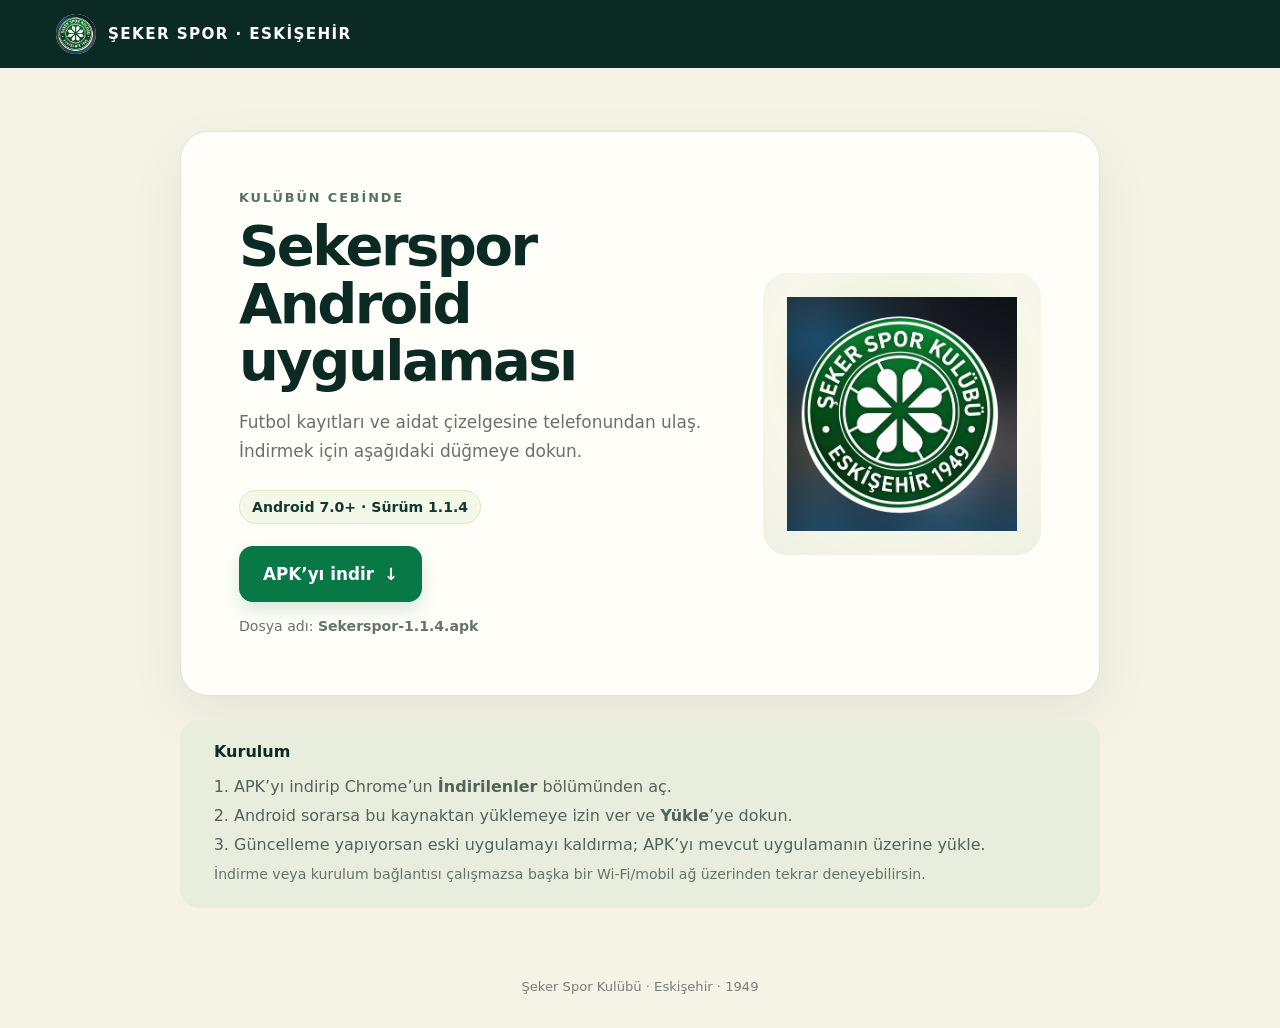
==== download/index.html @ a7b846b4 "Add alternate Sekerspor APK download page" ====
<!doctype html>
<html lang="tr">
<head>
  <meta charset="utf-8">
  <meta name="viewport" content="width=device-width, initial-scale=1">
  <meta name="theme-color" content="#12392e">
  <meta name="description" content="Sekerspor Android uygulamasını güvenli şekilde indirin. Futbol kayıtları ve aidat takibi.">
  <title>Sekerspor Android Uygulaması — APK İndir</title>
  <style>
    :root { color-scheme: light; --forest:#12392e; --deep:#0b2a23; --lime:#c8e878; --cream:#f5f2e6; --paper:#fffef9; --ink:#17342b; --muted:#65736a; }
    * { box-sizing:border-box; }
    body { margin:0; min-height:100vh; background:var(--cream); color:var(--ink); font-family:system-ui,-apple-system,"Segoe UI",sans-serif; }
    header { min-height:68px; padding:14px clamp(18px,5vw,56px); display:flex; align-items:center; gap:12px; background:var(--deep); color:white; }
    header img { width:40px; height:40px; object-fit:contain; border-radius:50%; background:var(--paper); }
    header strong { letter-spacing:.09em; font-size:.95rem; }
    main { width:min(920px, calc(100% - 32px)); margin:clamp(26px,7vh,76px) auto; }
    .card { display:grid; grid-template-columns: minmax(0,1.25fr) minmax(220px,.75fr); gap:clamp(26px,6vw,60px); align-items:center; padding:clamp(24px,6vw,58px); border:1px solid #e2e2d6; border-radius:28px; background:var(--paper); box-shadow:0 20px 55px #12392e12; }
    .eyebrow { margin:0 0 12px; color:#52745a; font-size:.8rem; font-weight:750; letter-spacing:.15em; text-transform:uppercase; }
    h1 { margin:0; color:var(--deep); font-size:clamp(2rem,5vw,3.5rem); line-height:1.03; letter-spacing:-.045em; }
    .lede { max-width:48ch; margin:18px 0 24px; color:var(--muted); font-size:1.06rem; line-height:1.7; }
    .version { display:inline-flex; align-items:center; gap:8px; padding:8px 12px; border:1px solid #dce9bd; border-radius:999px; background:#f3f8e8; color:var(--forest); font-size:.88rem; font-weight:700; }
    .button { display:inline-flex; justify-content:center; align-items:center; gap:10px; min-height:56px; margin:22px 0 10px; padding:0 24px; border:0; border-radius:14px; background:#087847; color:#fff; font-size:1.05rem; font-weight:750; text-decoration:none; box-shadow:0 8px 18px #08784728; }
    .button:hover { background:#06673d; }
    .small { margin:4px 0 0; color:var(--muted); font-size:.88rem; line-height:1.55; }
    .crest { display:flex; align-items:center; justify-content:center; min-height:250px; padding:24px; border-radius:24px; background:radial-gradient(circle at 50% 35%, #e7f0cf 0, #f7f7eb 58%, #eff0e4 100%); }
    .crest img { width:min(100%,250px); height:auto; object-fit:contain; }
    .steps { margin:24px 0 0; padding:22px clamp(18px,4vw,34px); border-radius:20px; background:#e8eddd; }
    .steps h2 { margin:0 0 12px; color:var(--deep); font-size:1rem; }
    .steps ol { margin:0; padding-left:20px; color:#52645a; line-height:1.8; }
    footer { padding:8px 18px 34px; color:#748078; text-align:center; font-size:.82rem; }
    @media(max-width:680px) { .card { grid-template-columns:1fr; } .crest { min-height:180px; grid-row:1; } .crest img { width:170px; } }
  </style>
</head>
<body>
  <header>
    <img src="../sekerspor-logo.png" alt="Sekerspor arması">
    <strong>ŞEKER SPOR · ESKİŞEHİR</strong>
  </header>
  <main>
    <section class="card" aria-labelledby="title">
      <div>
        <p class="eyebrow">Kulübün cebinde</p>
        <h1 id="title">Sekerspor<br>Android uygulaması</h1>
        <p class="lede">Futbol kayıtları ve aidat çizelgesine telefonundan ulaş. İndirmek için aşağıdaki düğmeye dokun.</p>
        <span class="version">Android 7.0+ · Sürüm 1.1.4</span><br>
        <a class="button" href="./Sekerspor-1.1.4.apk" download="Sekerspor-1.1.4.apk" type="application/vnd.android.package-archive">APK’yı indir <span aria-hidden="true">↓</span></a>
        <p class="small">Dosya adı: <strong>Sekerspor-1.1.4.apk</strong></p>
      </div>
      <div class="crest"><img src="../sekerspor-logo.png" alt="Şeker Spor Kulübü arması"></div>
    </section>
    <section class="steps" aria-labelledby="steps-title">
      <h2 id="steps-title">Kurulum</h2>
      <ol>
        <li>APK’yı indirip Chrome’un <strong>İndirilenler</strong> bölümünden aç.</li>
        <li>Android sorarsa bu kaynaktan yüklemeye izin ver ve <strong>Yükle</strong>’ye dokun.</li>
        <li>Güncelleme yapıyorsan eski uygulamayı kaldırma; APK’yı mevcut uygulamanın üzerine yükle.</li>
      </ol>
      <p class="small">İndirme veya kurulum bağlantısı çalışmazsa başka bir Wi‑Fi/mobil ağ üzerinden tekrar deneyebilirsin.</p>
    </section>
  </main>
  <footer>Şeker Spor Kulübü · Eskişehir · 1949</footer>
</body>
</html>
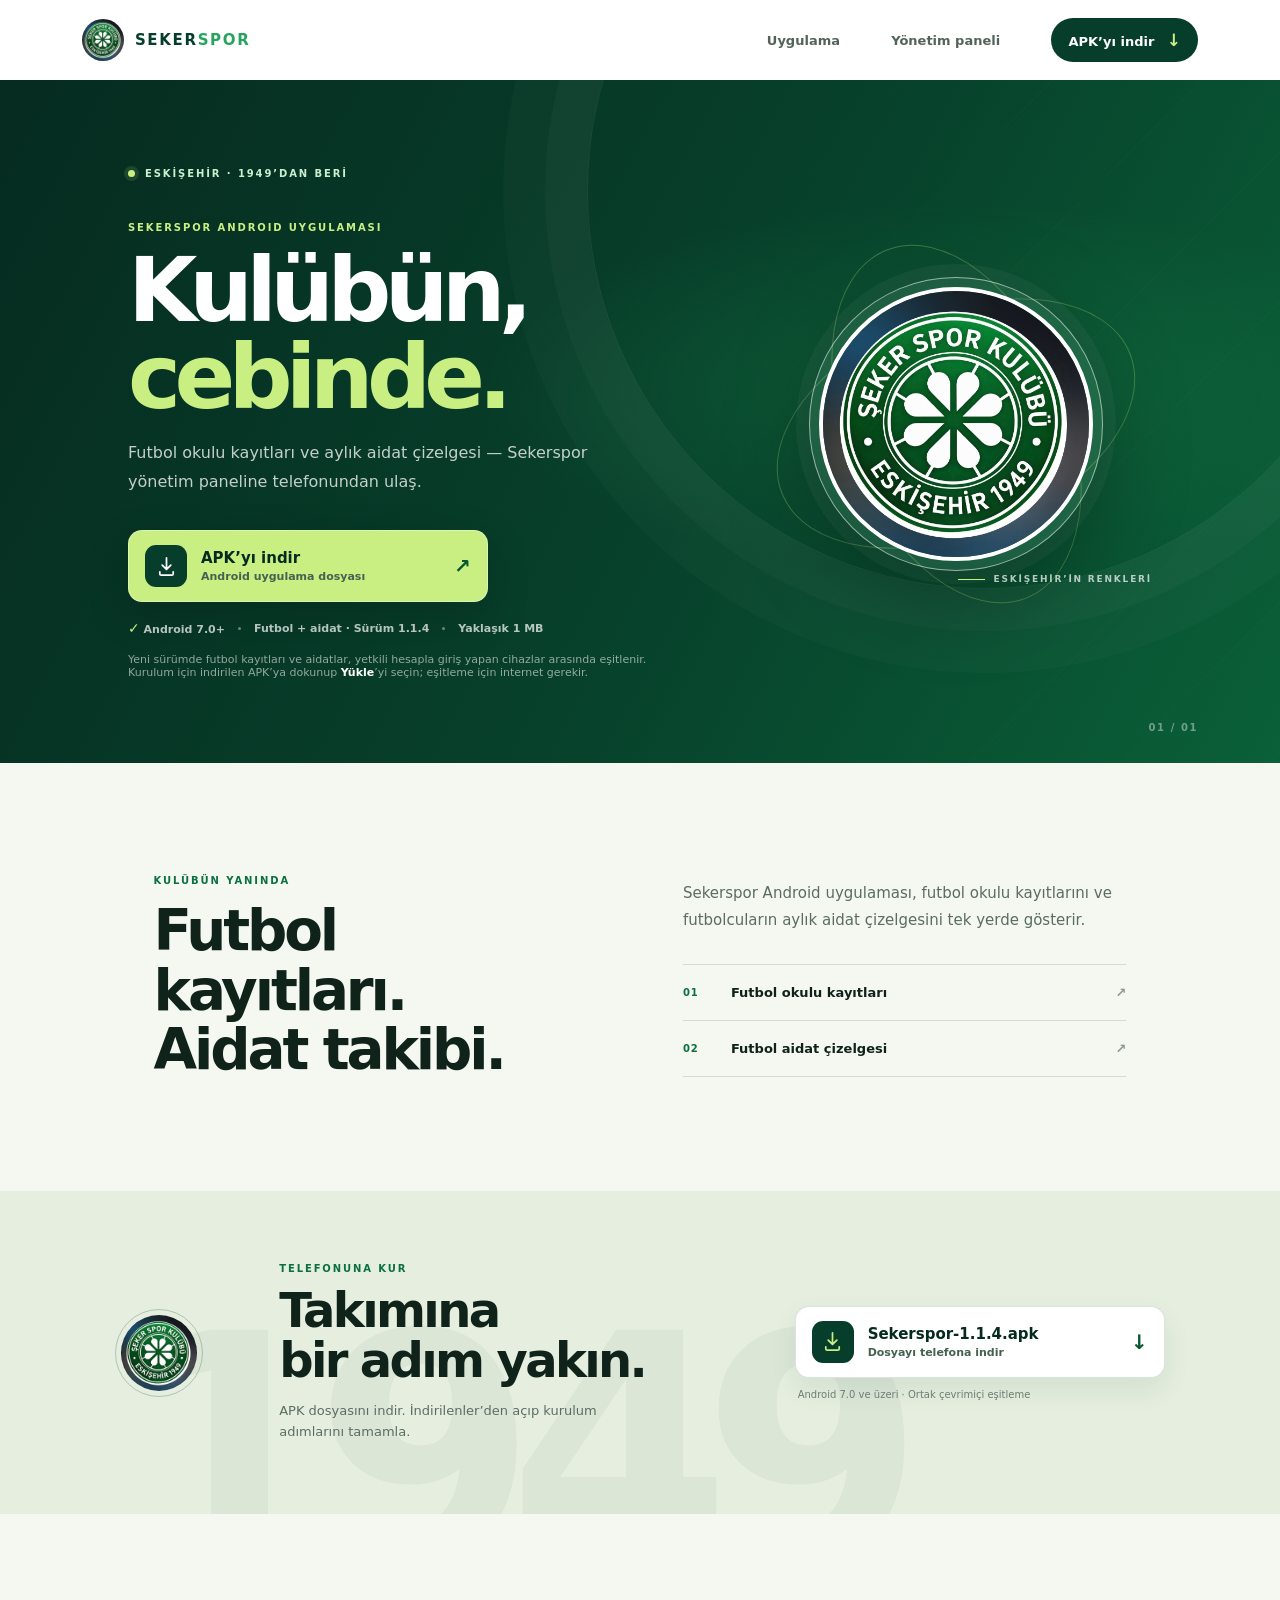
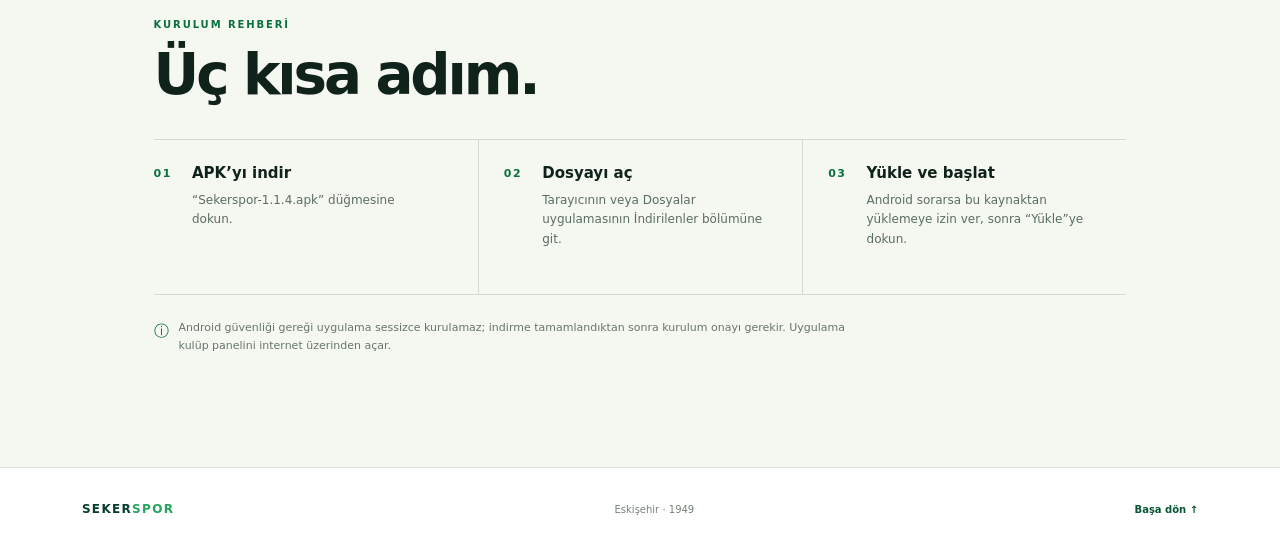
==== commit 898b0e6c: "Restore branded Sekerspor download page design" ====
--- a/download/index.html
+++ b/download/index.html
@@ -3,61 +3,113 @@
 <head>
   <meta charset="utf-8">
   <meta name="viewport" content="width=device-width, initial-scale=1">
-  <meta name="theme-color" content="#12392e">
-  <meta name="description" content="Sekerspor Android uygulamasını güvenli şekilde indirin. Futbol kayıtları ve aidat takibi.">
-  <title>Sekerspor Android Uygulaması — APK İndir</title>
-  <style>
-    :root { color-scheme: light; --forest:#12392e; --deep:#0b2a23; --lime:#c8e878; --cream:#f5f2e6; --paper:#fffef9; --ink:#17342b; --muted:#65736a; }
-    * { box-sizing:border-box; }
-    body { margin:0; min-height:100vh; background:var(--cream); color:var(--ink); font-family:system-ui,-apple-system,"Segoe UI",sans-serif; }
-    header { min-height:68px; padding:14px clamp(18px,5vw,56px); display:flex; align-items:center; gap:12px; background:var(--deep); color:white; }
-    header img { width:40px; height:40px; object-fit:contain; border-radius:50%; background:var(--paper); }
-    header strong { letter-spacing:.09em; font-size:.95rem; }
-    main { width:min(920px, calc(100% - 32px)); margin:clamp(26px,7vh,76px) auto; }
-    .card { display:grid; grid-template-columns: minmax(0,1.25fr) minmax(220px,.75fr); gap:clamp(26px,6vw,60px); align-items:center; padding:clamp(24px,6vw,58px); border:1px solid #e2e2d6; border-radius:28px; background:var(--paper); box-shadow:0 20px 55px #12392e12; }
-    .eyebrow { margin:0 0 12px; color:#52745a; font-size:.8rem; font-weight:750; letter-spacing:.15em; text-transform:uppercase; }
-    h1 { margin:0; color:var(--deep); font-size:clamp(2rem,5vw,3.5rem); line-height:1.03; letter-spacing:-.045em; }
-    .lede { max-width:48ch; margin:18px 0 24px; color:var(--muted); font-size:1.06rem; line-height:1.7; }
-    .version { display:inline-flex; align-items:center; gap:8px; padding:8px 12px; border:1px solid #dce9bd; border-radius:999px; background:#f3f8e8; color:var(--forest); font-size:.88rem; font-weight:700; }
-    .button { display:inline-flex; justify-content:center; align-items:center; gap:10px; min-height:56px; margin:22px 0 10px; padding:0 24px; border:0; border-radius:14px; background:#087847; color:#fff; font-size:1.05rem; font-weight:750; text-decoration:none; box-shadow:0 8px 18px #08784728; }
-    .button:hover { background:#06673d; }
-    .small { margin:4px 0 0; color:var(--muted); font-size:.88rem; line-height:1.55; }
-    .crest { display:flex; align-items:center; justify-content:center; min-height:250px; padding:24px; border-radius:24px; background:radial-gradient(circle at 50% 35%, #e7f0cf 0, #f7f7eb 58%, #eff0e4 100%); }
-    .crest img { width:min(100%,250px); height:auto; object-fit:contain; }
-    .steps { margin:24px 0 0; padding:22px clamp(18px,4vw,34px); border-radius:20px; background:#e8eddd; }
-    .steps h2 { margin:0 0 12px; color:var(--deep); font-size:1rem; }
-    .steps ol { margin:0; padding-left:20px; color:#52645a; line-height:1.8; }
-    footer { padding:8px 18px 34px; color:#748078; text-align:center; font-size:.82rem; }
-    @media(max-width:680px) { .card { grid-template-columns:1fr; } .crest { min-height:180px; grid-row:1; } .crest img { width:170px; } }
-  </style>
-</head>
+  <meta name="theme-color" content="#073e2b">
+  <meta name="description" content="Sekerspor Android uygulamasını indirin. Futbol kayıtları ve aidat çizelgesi cebinizde.">
+  <meta property="og:type" content="website">
+  <meta property="og:title" content="Sekerspor — Kulüp cebinizde">
+  <meta property="og:description" content="Sekerspor Android uygulamasını indirip kulüp panelinize telefonunuzdan ulaşın.">
+  <meta property="og:image" content="https://files.manuscdn.com/user_upload_by_module/session_file/310519664003002589/QFVLzwJpxHhcqPuA.jpg">
+  <title>Sekerspor — Android Uygulaması</title>
+  <link rel="icon" type="image/png" href="assets/sekerspor-icon.png">
+  <link rel="stylesheet" href="styles.css">
+<link rel="canonical" href="https://musa0326.github.io/koncask/download/" /></head>
 <body>
-  <header>
-    <img src="../sekerspor-logo.png" alt="Sekerspor arması">
-    <strong>ŞEKER SPOR · ESKİŞEHİR</strong>
+  <header class="site-header">
+    <a class="brand" href="#ust" aria-label="Sekerspor ana sayfa">
+      <img class="brand-mark" src="assets/sekerspor-icon.png" alt="">
+      <span class="brand-name">SEKER<span>SPOR</span></span>
+    </a>
+    <nav aria-label="Ana gezinme">
+      <a class="nav-link" href="#uygulama">Uygulama</a>
+      <a class="nav-link" href="../">Yönetim paneli</a>
+      <a class="nav-cta" href="#indir">APK’yı indir <span aria-hidden="true">↓</span></a>
+    </nav>
   </header>
-  <main>
-    <section class="card" aria-labelledby="title">
-      <div>
-        <p class="eyebrow">Kulübün cebinde</p>
-        <h1 id="title">Sekerspor<br>Android uygulaması</h1>
-        <p class="lede">Futbol kayıtları ve aidat çizelgesine telefonundan ulaş. İndirmek için aşağıdaki düğmeye dokun.</p>
-        <span class="version">Android 7.0+ · Sürüm 1.1.4</span><br>
-        <a class="button" href="./Sekerspor-1.1.4.apk" download="Sekerspor-1.1.4.apk" type="application/vnd.android.package-archive">APK’yı indir <span aria-hidden="true">↓</span></a>
-        <p class="small">Dosya adı: <strong>Sekerspor-1.1.4.apk</strong></p>
+
+  <main id="ust">
+    <section class="hero" aria-labelledby="hero-title">
+      <div class="hero-lines" aria-hidden="true"></div>
+      <div class="hero-copy">
+        <p class="eyebrow"><span class="eyebrow-dot"></span> ESKİŞEHİR · 1949’DAN BERİ</p>
+        <p class="kicker">SEKERSPOR ANDROID UYGULAMASI</p>
+        <h1 id="hero-title">Kulübün,<br><span>cebinde.</span></h1>
+        <p class="hero-description">Futbol okulu kayıtları ve aylık aidat çizelgesi — Sekerspor yönetim paneline telefonundan ulaş.</p>
+        <a class="download-button" href="./Sekerspor-1.1.4.apk" download="Sekerspor-1.1.4.apk" type="application/vnd.android.package-archive">
+          <span class="download-icon" aria-hidden="true">
+            <svg viewBox="0 0 24 24" fill="none"><path d="M12 3v12m0 0 4.5-4.5M12 15l-4.5-4.5M5 17.5v2A1.5 1.5 0 0 0 6.5 21h11a1.5 1.5 0 0 0 1.5-1.5v-2" stroke="currentColor" stroke-width="1.8" stroke-linecap="round" stroke-linejoin="round"/></svg>
+          </span>
+          <span class="download-label"><strong>APK’yı indir</strong><small>Android uygulama dosyası</small></span>
+          <span class="download-arrow" aria-hidden="true">↗</span>
+        </a>
+        <div class="app-facts" aria-label="Uygulama bilgileri">
+          <span><i class="fact-check" aria-hidden="true">✓</i> Android 7.0+</span>
+          <span class="fact-divider" aria-hidden="true"></span>
+          <span>Futbol + aidat · Sürüm 1.1.4</span>
+          <span class="fact-divider" aria-hidden="true"></span>
+          <span>Yaklaşık 1 MB</span>
+        </div>
+        <p class="hero-note">Yeni sürümde futbol kayıtları ve aidatlar, yetkili hesapla giriş yapan cihazlar arasında eşitlenir. Kurulum için indirilen APK’ya dokunup <b>Yükle</b>’yi seçin; eşitleme için internet gerekir.</p>
       </div>
-      <div class="crest"><img src="../sekerspor-logo.png" alt="Şeker Spor Kulübü arması"></div>
+
+      <div class="hero-art" aria-label="Sekerspor Spor Kulübü arması">
+        <div class="orbit orbit-one" aria-hidden="true"></div>
+        <div class="orbit orbit-two" aria-hidden="true"></div>
+        <div class="crest-frame">
+          <img src="assets/sekerspor-logo.jpg" alt="Şeker Spor Kulübü, Eskişehir 1949 arması" width="989" height="1006">
+        </div>
+        <div class="art-caption"><span class="caption-rule"></span><span>ESKİŞEHİR’İN RENKLERİ</span></div>
+      </div>
+      <div class="hero-index" aria-hidden="true">01 / 01</div>
     </section>
-    <section class="steps" aria-labelledby="steps-title">
-      <h2 id="steps-title">Kurulum</h2>
-      <ol>
-        <li>APK’yı indirip Chrome’un <strong>İndirilenler</strong> bölümünden aç.</li>
-        <li>Android sorarsa bu kaynaktan yüklemeye izin ver ve <strong>Yükle</strong>’ye dokun.</li>
-        <li>Güncelleme yapıyorsan eski uygulamayı kaldırma; APK’yı mevcut uygulamanın üzerine yükle.</li>
-      </ol>
-      <p class="small">İndirme veya kurulum bağlantısı çalışmazsa başka bir Wi‑Fi/mobil ağ üzerinden tekrar deneyebilirsin.</p>
+
+    <section class="app-section" id="uygulama" aria-labelledby="app-title">
+      <div class="section-intro">
+        <p class="section-label">KULÜBÜN YANINDA</p>
+        <h2 id="app-title">Futbol kayıtları.<br>Aidat takibi.</h2>
+      </div>
+      <div class="section-details">
+        <p>Sekerspor Android uygulaması, futbol okulu kayıtlarını ve futbolcuların aylık aidat çizelgesini tek yerde gösterir.</p>
+        <div class="feature-list">
+          <div class="feature-item"><span class="feature-number">01</span><span>Futbol okulu kayıtları</span><span class="feature-mark" aria-hidden="true">↗</span></div>
+          <div class="feature-item"><span class="feature-number">02</span><span>Futbol aidat çizelgesi</span><span class="feature-mark" aria-hidden="true">↗</span></div>
+        </div>
+      </div>
+    </section>
+
+    <section class="install-section" id="indir" aria-labelledby="install-title">
+      <div class="install-emblem" aria-hidden="true"><img src="assets/sekerspor-icon.png" alt=""></div>
+      <div class="install-copy">
+        <p class="section-label">TELEFONUNA KUR</p>
+        <h2 id="install-title">Takımına<br>bir adım yakın.</h2>
+        <p>APK dosyasını indir. İndirilenler’den açıp kurulum adımlarını tamamla.</p>
+      </div>
+      <div class="install-action">
+        <a class="download-button download-button-light" href="./Sekerspor-1.1.4.apk" download="Sekerspor-1.1.4.apk" type="application/vnd.android.package-archive">
+          <span class="download-icon" aria-hidden="true"><svg viewBox="0 0 24 24" fill="none"><path d="M12 3v12m0 0 4.5-4.5M12 15l-4.5-4.5M5 17.5v2A1.5 1.5 0 0 0 6.5 21h11a1.5 1.5 0 0 0 1.5-1.5v-2" stroke="currentColor" stroke-width="1.8" stroke-linecap="round" stroke-linejoin="round"/></svg></span>
+          <span class="download-label"><strong>Sekerspor-1.1.4.apk</strong><small>Dosyayı telefona indir</small></span>
+          <span class="download-arrow" aria-hidden="true">↓</span>
+        </a>
+        <p class="download-footnote">Android 7.0 ve üzeri · Ortak çevrimiçi eşitleme</p>
+      </div>
+    </section>
+
+    <section class="steps-section" aria-labelledby="steps-title">
+      <p class="section-label">KURULUM REHBERİ</p>
+      <h2 id="steps-title">Üç kısa adım.</h2>
+      <div class="steps-list">
+        <article class="step"><span class="step-no">01</span><div><h3>APK’yı indir</h3><p>“Sekerspor-1.1.4.apk” düğmesine dokun.</p></div></article>
+        <article class="step"><span class="step-no">02</span><div><h3>Dosyayı aç</h3><p>Tarayıcının veya Dosyalar uygulamasının İndirilenler bölümüne git.</p></div></article>
+        <article class="step"><span class="step-no">03</span><div><h3>Yükle ve başlat</h3><p>Android sorarsa bu kaynaktan yüklemeye izin ver, sonra “Yükle”ye dokun.</p></div></article>
+      </div>
+      <p class="system-note"><span aria-hidden="true">ⓘ</span> Android güvenliği gereği uygulama sessizce kurulamaz; indirme tamamlandıktan sonra kurulum onayı gerekir. Uygulama kulüp panelini internet üzerinden açar.</p>
     </section>
   </main>
-  <footer>Şeker Spor Kulübü · Eskişehir · 1949</footer>
-</body>
+
+  <footer class="site-footer">
+    <a class="footer-brand" href="#ust">SEKER<span>SPOR</span></a>
+    <span>Eskişehir · 1949</span>
+    <a class="back-top" href="#ust">Başa dön ↑</a>
+  </footer>
+<manus-content-root></manus-content-root>
+		</body>
 </html>
--- a/download/styles.css
+++ b/download/styles.css
@@ -0,0 +1,138 @@
+:root {
+  color-scheme: light;
+  --green-950: #062a1f;
+  --green-900: #073e2b;
+  --green-800: #075532;
+  --green-700: #0b7040;
+  --green-500: #24a45d;
+  --lime: #c9ef82;
+  --paper: #f5f7f1;
+  --ink: #10231a;
+  --muted: #5b6d62;
+  --line: rgba(9, 56, 37, .15);
+  --font: Inter, ui-sans-serif, system-ui, -apple-system, BlinkMacSystemFont, "Segoe UI", sans-serif;
+}
+* { box-sizing: border-box; }
+html { scroll-behavior: smooth; }
+body { margin: 0; background: var(--paper); color: var(--ink); font-family: var(--font); -webkit-font-smoothing: antialiased; }
+a { color: inherit; }
+.site-header { height: 80px; padding: 0 clamp(22px, 6.4vw, 96px); display: flex; align-items: center; justify-content: space-between; background: #fff; }
+.brand { display: inline-flex; align-items: center; gap: 11px; text-decoration: none; }
+.brand-mark { width: 42px; height: 42px; border-radius: 50%; object-fit: cover; }
+.brand-name, .footer-brand { color: var(--green-900); font-size: 15px; font-weight: 900; letter-spacing: .11em; }
+.brand-name span, .footer-brand span { color: var(--green-500); }
+.site-header nav { display: flex; align-items: center; gap: clamp(20px, 4vw, 54px); }
+.nav-link { color: #52645a; font-size: 13px; font-weight: 650; text-decoration: none; }
+.nav-link:hover { color: var(--green-700); }
+.nav-cta { padding: 12px 17px; border-radius: 999px; background: var(--green-900); color: #fff; font-size: 13px; font-weight: 750; text-decoration: none; transition: background .18s ease, transform .18s ease; }
+.nav-cta span { padding-left: 8px; color: var(--lime); font-size: 17px; }
+.nav-cta:hover { background: var(--green-700); transform: translateY(-1px); }
+.hero { position: relative; min-height: 670px; overflow: hidden; padding: 88px clamp(24px, 10vw, 150px) 84px; display: grid; grid-template-columns: minmax(0, 1.15fr) minmax(310px, .85fr); align-items: center; gap: clamp(40px, 8vw, 120px); isolation: isolate; background: radial-gradient(ellipse at 75% 45%, rgba(22, 120, 67, .46), transparent 35%), linear-gradient(118deg, #062b20 0%, #07412b 55%, #0a6038 100%); color: white; }
+.hero::before { content: ""; position: absolute; z-index: -1; width: 62vw; height: 62vw; min-width: 640px; min-height: 640px; top: -42%; right: -8%; border: 1px solid rgba(255,255,255,.075); border-radius: 50%; box-shadow: 0 0 0 42px rgba(255,255,255,.022), 0 0 0 84px rgba(255,255,255,.018); }
+.hero-lines { position: absolute; z-index: -1; right: 0; top: 0; width: 47%; height: 100%; opacity: .18; background: repeating-linear-gradient(135deg, transparent 0 52px, rgba(255,255,255,.11) 53px, transparent 54px 106px); mask-image: linear-gradient(90deg, transparent, #000 58%); }
+.hero-copy { position: relative; z-index: 1; max-width: 620px; }
+.eyebrow, .kicker, .section-label { margin: 0; font-size: 10px; font-weight: 800; letter-spacing: .19em; }
+.eyebrow { display: flex; align-items: center; gap: 10px; color: #c9efcf; }
+.eyebrow-dot { width: 7px; height: 7px; border-radius: 50%; background: var(--lime); box-shadow: 0 0 0 4px rgba(201,239,130,.12); }
+.kicker { margin-top: 43px; color: var(--lime); }
+h1 { margin: 14px 0 18px; max-width: 650px; font-size: clamp(54px, 7vw, 94px); line-height: .97; font-weight: 780; letter-spacing: -.075em; }
+h1 span { color: var(--lime); }
+.hero-description { max-width: 475px; margin: 0; color: rgba(255,255,255,.76); font-size: 16px; line-height: 1.8; }
+.download-button { width: min(100%, 360px); min-height: 72px; margin-top: 34px; padding: 12px 16px; display: flex; align-items: center; gap: 14px; border: 1px solid rgba(255,255,255,.38); border-radius: 14px; background: var(--lime); color: var(--green-950); text-decoration: none; box-shadow: 0 14px 40px rgba(1, 20, 13, .22); transition: transform .2s ease, box-shadow .2s ease, background .2s ease; }
+.download-button:hover { transform: translateY(-3px); background: #d9f7a1; box-shadow: 0 18px 48px rgba(1,20,13,.3); }
+.download-icon { width: 42px; height: 42px; flex: 0 0 42px; display: grid; place-items: center; border-radius: 11px; background: var(--green-900); color: #fff; }
+.download-icon svg { width: 23px; height: 23px; }
+.download-label { flex: 1; display: flex; flex-direction: column; gap: 3px; }
+.download-label strong { font-size: 15px; font-weight: 800; }
+.download-label small { color: #45614f; font-size: 11px; font-weight: 600; }
+.download-arrow { color: var(--green-800); font-size: 20px; font-weight: 800; }
+.app-facts { display: flex; flex-wrap: wrap; align-items: center; gap: 13px; margin-top: 18px; color: rgba(255,255,255,.71); font-size: 11px; font-weight: 600; }
+.fact-check { color: var(--lime); font-style: normal; font-size: 14px; }
+.fact-divider { width: 3px; height: 3px; border-radius: 50%; background: rgba(255,255,255,.4); }
+.hero-note { margin: 17px 0 0; color: rgba(255,255,255,.56); font-size: 11px; }
+.hero-note b { color: white; }
+.hero-art { position: relative; justify-self: center; width: min(100%, 430px); aspect-ratio: 1; display: grid; place-items: center; }
+.crest-frame { position: relative; z-index: 1; width: 75%; aspect-ratio: 1; padding: 9px; border: 1px solid rgba(255,255,255,.54); border-radius: 50%; background: rgba(255,255,255,.08); box-shadow: 0 24px 90px rgba(0,0,0,.32), 0 0 0 13px rgba(255,255,255,.045); }
+.crest-frame img { display: block; width: 100%; height: 100%; border: 4px solid #fff; border-radius: 50%; object-fit: cover; }
+.orbit { position: absolute; border: 1px solid rgba(201,239,130,.28); border-radius: 50%; transform: rotate(-22deg); }
+.orbit-one { width: 96%; height: 57%; }
+.orbit-two { width: 57%; height: 96%; }
+.art-caption { position: absolute; z-index: 2; right: 0; bottom: 9%; display: flex; align-items: center; gap: 9px; color: rgba(255,255,255,.71); font-size: 9px; font-weight: 800; letter-spacing: .2em; }
+.caption-rule { display: block; width: 27px; height: 1px; background: var(--lime); }
+.hero-index { position: absolute; right: clamp(24px, 6.4vw, 96px); bottom: 30px; color: rgba(255,255,255,.42); font-size: 10px; font-weight: 750; letter-spacing: .16em; }
+.app-section { padding: 112px clamp(24px, 12vw, 180px); display: grid; grid-template-columns: .95fr 1.05fr; align-items: start; gap: clamp(50px, 10vw, 150px); background: var(--paper); }
+.section-label { color: var(--green-700); }
+.app-section h2, .install-section h2, .steps-section h2 { margin: 15px 0 0; font-size: clamp(36px, 4.4vw, 58px); line-height: 1.05; letter-spacing: -.055em; font-weight: 770; }
+.section-details > p { max-width: 530px; margin: 5px 0 30px; color: var(--muted); font-size: 15px; line-height: 1.8; }
+.feature-list { border-top: 1px solid var(--line); }
+.feature-item { min-height: 56px; display: grid; grid-template-columns: 48px 1fr 20px; align-items: center; border-bottom: 1px solid var(--line); font-size: 13px; font-weight: 690; }
+.feature-number { color: var(--green-700); font-size: 10px; font-weight: 800; letter-spacing: .1em; }
+.feature-mark { color: #8a9a8e; text-align: right; }
+.install-section { position: relative; overflow: hidden; padding: 72px clamp(24px, 9vw, 132px); display: grid; grid-template-columns: 100px 1fr minmax(260px, .82fr); align-items: center; gap: clamp(24px, 5vw, 70px); background: #e5eedf; }
+.install-section::after { content: "1949"; position: absolute; right: 30%; bottom: -66px; color: rgba(7,62,43,.045); font-size: clamp(150px, 25vw, 350px); font-weight: 900; letter-spacing: -.09em; line-height: .8; pointer-events: none; }
+.install-emblem { position: relative; z-index: 1; width: 88px; height: 88px; padding: 5px; border: 1px solid rgba(7,62,43,.24); border-radius: 50%; }
+.install-emblem img { width: 100%; height: 100%; display: block; border-radius: 50%; object-fit: cover; }
+.install-copy, .install-action { position: relative; z-index: 1; }
+.install-section h2 { margin-top: 11px; font-size: clamp(34px, 4vw, 48px); }
+.install-copy > p:last-child { max-width: 350px; margin: 14px 0 0; color: var(--muted); font-size: 13px; line-height: 1.65; }
+.download-button-light { width: 100%; max-width: 380px; margin: 0; border-color: rgba(7,62,43,.14); background: #fff; box-shadow: 0 12px 28px rgba(7,62,43,.08); }
+.download-button-light:hover { background: #fafff3; box-shadow: 0 17px 35px rgba(7,62,43,.13); }
+.download-button-light .download-icon { background: var(--green-900); color: var(--lime); }
+.download-footnote { margin: 11px 0 0 3px; color: #6e7c71; font-size: 10px; }
+.steps-section { padding: 105px clamp(24px, 12vw, 180px) 112px; }
+.steps-section h2 { margin-bottom: 34px; }
+.steps-list { display: grid; grid-template-columns: repeat(3, 1fr); border-top: 1px solid var(--line); border-bottom: 1px solid var(--line); }
+.step { min-height: 154px; padding: 27px 25px 27px 0; display: flex; gap: 20px; }
+.step + .step { padding-left: 25px; border-left: 1px solid var(--line); }
+.step-no { color: var(--green-700); font-size: 11px; font-weight: 850; letter-spacing: .14em; }
+.step h3 { margin: -3px 0 9px; font-size: 15px; font-weight: 790; }
+.step p { max-width: 235px; margin: 0; color: var(--muted); font-size: 12px; line-height: 1.65; }
+.system-note { max-width: 720px; margin: 24px 0 0; display: flex; align-items: flex-start; gap: 10px; color: #66766a; font-size: 11px; line-height: 1.65; }
+.system-note span { color: var(--green-700); font-size: 15px; }
+.site-footer { min-height: 84px; padding: 20px clamp(24px, 6.4vw, 96px); display: flex; align-items: center; justify-content: space-between; gap: 18px; border-top: 1px solid var(--line); background: #fff; color: #758279; font-size: 10px; }
+.footer-brand { color: var(--green-900); font-size: 12px; text-decoration: none; }
+.back-top { color: var(--green-800); font-weight: 700; text-decoration: none; }
+:focus-visible { outline: 3px solid #cfef78; outline-offset: 4px; }
+@media (max-width: 900px) {
+  .hero { min-height: 620px; padding-top: 75px; grid-template-columns: 1fr minmax(230px, .72fr); gap: 28px; }
+  .hero-art { width: min(100%, 330px); }
+  .app-section { padding: 88px 9vw; gap: 50px; }
+  .install-section { grid-template-columns: 74px 1fr; }
+  .install-emblem { width: 68px; height: 68px; }
+  .install-action { grid-column: 2; }
+}
+@media (max-width: 640px) {
+  .site-header { height: 68px; padding-inline: 18px; }
+  .brand-mark { width: 36px; height: 36px; }
+  .brand-name { font-size: 13px; }
+  .site-header nav { gap: 14px; }
+  .nav-link { display: none; }
+  .nav-cta { padding: 10px 13px; font-size: 11px; }
+  .hero { min-height: unset; padding: 55px 24px 70px; display: flex; flex-direction: column; align-items: stretch; gap: 10px; }
+  .hero-copy { max-width: 520px; }
+  .kicker { margin-top: 30px; }
+  h1 { margin-top: 12px; font-size: clamp(56px, 15vw, 78px); }
+  .hero-description { font-size: 14px; line-height: 1.7; }
+  .download-button { margin-top: 25px; }
+  .app-facts { gap: 9px; font-size: 10px; }
+  .hero-art { width: min(78vw, 330px); margin: 32px auto 8px; }
+  .hero-index { bottom: 18px; right: 22px; }
+  .app-section { padding: 75px 24px; grid-template-columns: 1fr; gap: 27px; }
+  .app-section h2, .steps-section h2 { font-size: 43px; }
+  .section-details > p { font-size: 14px; }
+  .install-section { padding: 54px 24px; grid-template-columns: 58px 1fr; gap: 16px; }
+  .install-emblem { width: 54px; height: 54px; padding: 3px; }
+  .install-section h2 { font-size: 38px; }
+  .install-copy > p:last-child { font-size: 12px; }
+  .install-action { grid-column: 1 / -1; margin-top: 10px; }
+  .steps-section { padding: 76px 24px 80px; }
+  .steps-list { grid-template-columns: 1fr; }
+  .step { min-height: 108px; padding: 23px 0; }
+  .step + .step { padding-left: 0; border-left: 0; border-top: 1px solid var(--line); }
+  .step p { max-width: 310px; }
+  .site-footer { min-height: 76px; padding-inline: 20px; gap: 8px; font-size: 9px; }
+}
+@media (prefers-reduced-motion: reduce) {
+  html { scroll-behavior: auto; }
+  *, *::before, *::after { transition-duration: .01ms !important; animation-duration: .01ms !important; animation-iteration-count: 1 !important; }
+}
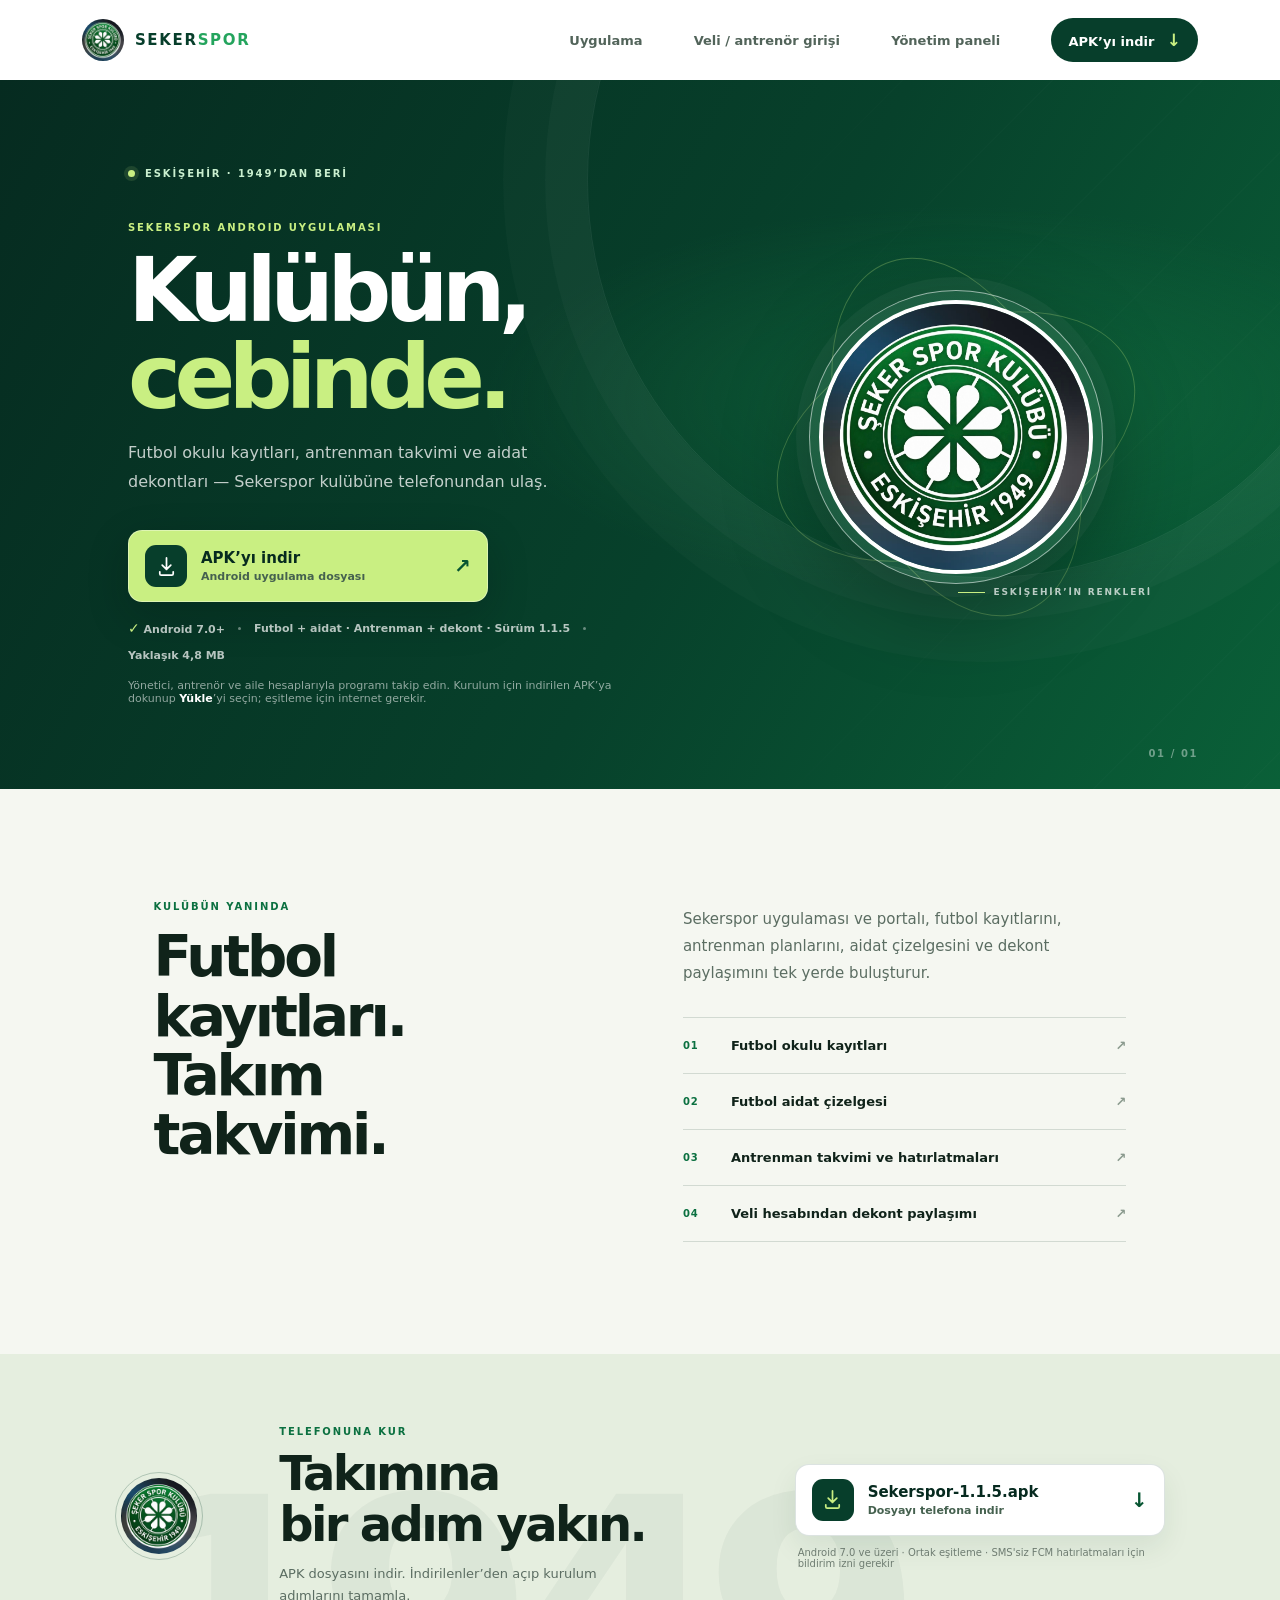
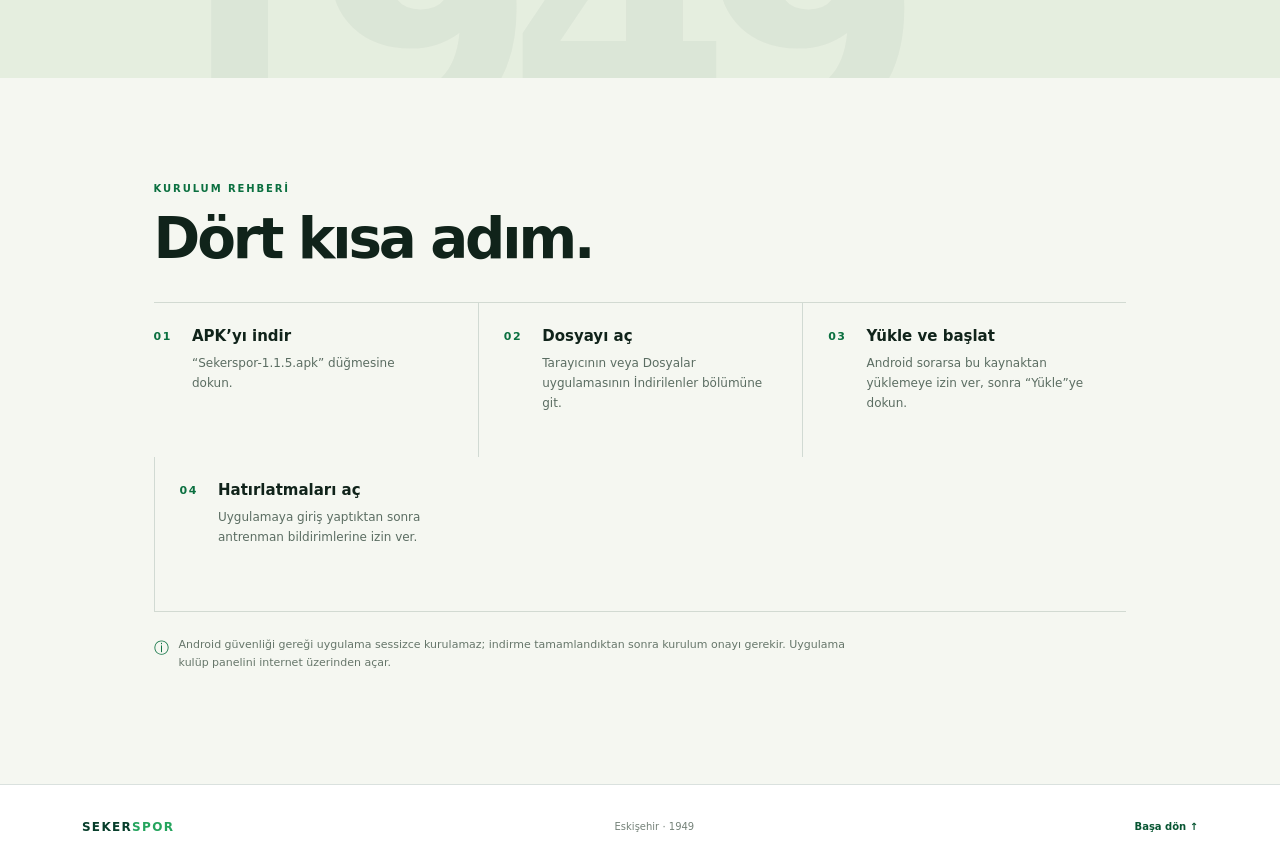
==== commit b79ccff5: "Publish Sekerspor Android 1.1.5 with FCM" ====
--- a/download/index.html
+++ b/download/index.html
@@ -4,7 +4,7 @@
   <meta charset="utf-8">
   <meta name="viewport" content="width=device-width, initial-scale=1">
   <meta name="theme-color" content="#073e2b">
-  <meta name="description" content="Sekerspor Android uygulamasını indirin. Futbol kayıtları ve aidat çizelgesi cebinizde.">
+  <meta name="description" content="Sekerspor Android uygulamasını indirin. Antrenman takvimi, aidat takibi ve veli/antrenör portalı.">
   <meta property="og:type" content="website">
   <meta property="og:title" content="Sekerspor — Kulüp cebinizde">
   <meta property="og:description" content="Sekerspor Android uygulamasını indirip kulüp panelinize telefonunuzdan ulaşın.">
@@ -21,6 +21,7 @@
     </a>
     <nav aria-label="Ana gezinme">
       <a class="nav-link" href="#uygulama">Uygulama</a>
+      <a class="nav-link" href="https://sekerspor-e2ft5wgs.manus.space/portal/">Veli / antrenör girişi</a>
       <a class="nav-link" href="../">Yönetim paneli</a>
       <a class="nav-cta" href="#indir">APK’yı indir <span aria-hidden="true">↓</span></a>
     </nav>
@@ -33,8 +34,8 @@
         <p class="eyebrow"><span class="eyebrow-dot"></span> ESKİŞEHİR · 1949’DAN BERİ</p>
         <p class="kicker">SEKERSPOR ANDROID UYGULAMASI</p>
         <h1 id="hero-title">Kulübün,<br><span>cebinde.</span></h1>
-        <p class="hero-description">Futbol okulu kayıtları ve aylık aidat çizelgesi — Sekerspor yönetim paneline telefonundan ulaş.</p>
-        <a class="download-button" href="./Sekerspor-1.1.4.apk" download="Sekerspor-1.1.4.apk" type="application/vnd.android.package-archive">
+        <p class="hero-description">Futbol okulu kayıtları, antrenman takvimi ve aidat dekontları — Sekerspor kulübüne telefonundan ulaş.</p>
+        <a class="download-button" href="./Sekerspor-1.1.5.apk" download="Sekerspor-1.1.5.apk" type="application/vnd.android.package-archive">
           <span class="download-icon" aria-hidden="true">
             <svg viewBox="0 0 24 24" fill="none"><path d="M12 3v12m0 0 4.5-4.5M12 15l-4.5-4.5M5 17.5v2A1.5 1.5 0 0 0 6.5 21h11a1.5 1.5 0 0 0 1.5-1.5v-2" stroke="currentColor" stroke-width="1.8" stroke-linecap="round" stroke-linejoin="round"/></svg>
           </span>
@@ -44,11 +45,11 @@
         <div class="app-facts" aria-label="Uygulama bilgileri">
           <span><i class="fact-check" aria-hidden="true">✓</i> Android 7.0+</span>
           <span class="fact-divider" aria-hidden="true"></span>
-          <span>Futbol + aidat · Sürüm 1.1.4</span>
+          <span>Futbol + aidat · Antrenman + dekont · Sürüm 1.1.5</span>
           <span class="fact-divider" aria-hidden="true"></span>
-          <span>Yaklaşık 1 MB</span>
+          <span>Yaklaşık 4,8 MB</span>
         </div>
-        <p class="hero-note">Yeni sürümde futbol kayıtları ve aidatlar, yetkili hesapla giriş yapan cihazlar arasında eşitlenir. Kurulum için indirilen APK’ya dokunup <b>Yükle</b>’yi seçin; eşitleme için internet gerekir.</p>
+        <p class="hero-note">Yönetici, antrenör ve aile hesaplarıyla programı takip edin. Kurulum için indirilen APK’ya dokunup <b>Yükle</b>’yi seçin; eşitleme için internet gerekir.</p>
       </div>
 
       <div class="hero-art" aria-label="Sekerspor Spor Kulübü arması">
@@ -65,13 +66,15 @@
     <section class="app-section" id="uygulama" aria-labelledby="app-title">
       <div class="section-intro">
         <p class="section-label">KULÜBÜN YANINDA</p>
-        <h2 id="app-title">Futbol kayıtları.<br>Aidat takibi.</h2>
+        <h2 id="app-title">Futbol kayıtları.<br>Takım takvimi.</h2>
       </div>
       <div class="section-details">
-        <p>Sekerspor Android uygulaması, futbol okulu kayıtlarını ve futbolcuların aylık aidat çizelgesini tek yerde gösterir.</p>
+        <p>Sekerspor uygulaması ve portalı, futbol kayıtlarını, antrenman planlarını, aidat çizelgesini ve dekont paylaşımını tek yerde buluşturur.</p>
         <div class="feature-list">
           <div class="feature-item"><span class="feature-number">01</span><span>Futbol okulu kayıtları</span><span class="feature-mark" aria-hidden="true">↗</span></div>
           <div class="feature-item"><span class="feature-number">02</span><span>Futbol aidat çizelgesi</span><span class="feature-mark" aria-hidden="true">↗</span></div>
+          <div class="feature-item"><span class="feature-number">03</span><span>Antrenman takvimi ve hatırlatmaları</span><span class="feature-mark" aria-hidden="true">↗</span></div>
+          <div class="feature-item"><span class="feature-number">04</span><span>Veli hesabından dekont paylaşımı</span><span class="feature-mark" aria-hidden="true">↗</span></div>
         </div>
       </div>
     </section>
@@ -84,22 +87,23 @@
         <p>APK dosyasını indir. İndirilenler’den açıp kurulum adımlarını tamamla.</p>
       </div>
       <div class="install-action">
-        <a class="download-button download-button-light" href="./Sekerspor-1.1.4.apk" download="Sekerspor-1.1.4.apk" type="application/vnd.android.package-archive">
+        <a class="download-button download-button-light" href="./Sekerspor-1.1.5.apk" download="Sekerspor-1.1.5.apk" type="application/vnd.android.package-archive">
           <span class="download-icon" aria-hidden="true"><svg viewBox="0 0 24 24" fill="none"><path d="M12 3v12m0 0 4.5-4.5M12 15l-4.5-4.5M5 17.5v2A1.5 1.5 0 0 0 6.5 21h11a1.5 1.5 0 0 0 1.5-1.5v-2" stroke="currentColor" stroke-width="1.8" stroke-linecap="round" stroke-linejoin="round"/></svg></span>
-          <span class="download-label"><strong>Sekerspor-1.1.4.apk</strong><small>Dosyayı telefona indir</small></span>
+          <span class="download-label"><strong>Sekerspor-1.1.5.apk</strong><small>Dosyayı telefona indir</small></span>
           <span class="download-arrow" aria-hidden="true">↓</span>
         </a>
-        <p class="download-footnote">Android 7.0 ve üzeri · Ortak çevrimiçi eşitleme</p>
+        <p class="download-footnote">Android 7.0 ve üzeri · Ortak eşitleme · SMS'siz FCM hatırlatmaları için bildirim izni gerekir</p>
       </div>
     </section>
 
     <section class="steps-section" aria-labelledby="steps-title">
       <p class="section-label">KURULUM REHBERİ</p>
-      <h2 id="steps-title">Üç kısa adım.</h2>
+      <h2 id="steps-title">Dört kısa adım.</h2>
       <div class="steps-list">
-        <article class="step"><span class="step-no">01</span><div><h3>APK’yı indir</h3><p>“Sekerspor-1.1.4.apk” düğmesine dokun.</p></div></article>
+        <article class="step"><span class="step-no">01</span><div><h3>APK’yı indir</h3><p>“Sekerspor-1.1.5.apk” düğmesine dokun.</p></div></article>
         <article class="step"><span class="step-no">02</span><div><h3>Dosyayı aç</h3><p>Tarayıcının veya Dosyalar uygulamasının İndirilenler bölümüne git.</p></div></article>
         <article class="step"><span class="step-no">03</span><div><h3>Yükle ve başlat</h3><p>Android sorarsa bu kaynaktan yüklemeye izin ver, sonra “Yükle”ye dokun.</p></div></article>
+        <article class="step"><span class="step-no">04</span><div><h3>Hatırlatmaları aç</h3><p>Uygulamaya giriş yaptıktan sonra antrenman bildirimlerine izin ver.</p></div></article>
       </div>
       <p class="system-note"><span aria-hidden="true">ⓘ</span> Android güvenliği gereği uygulama sessizce kurulamaz; indirme tamamlandıktan sonra kurulum onayı gerekir. Uygulama kulüp panelini internet üzerinden açar.</p>
     </section>
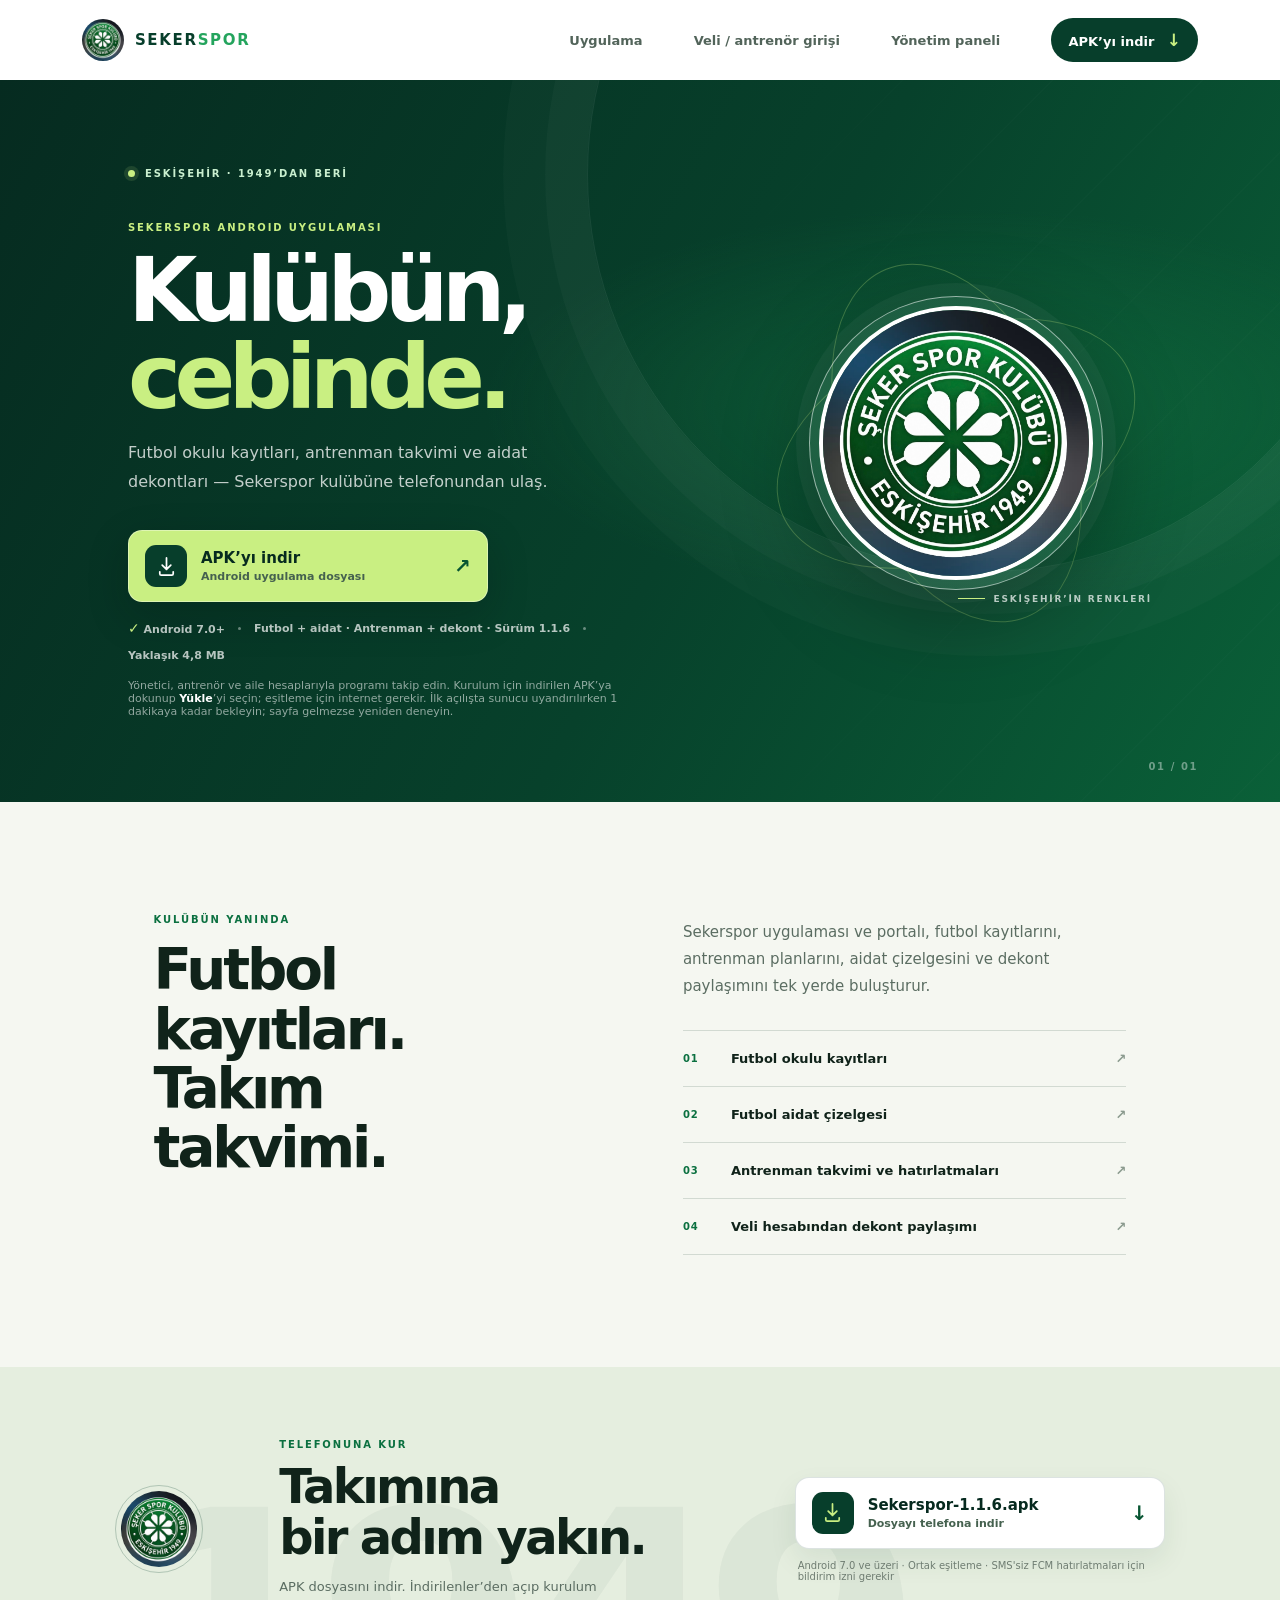
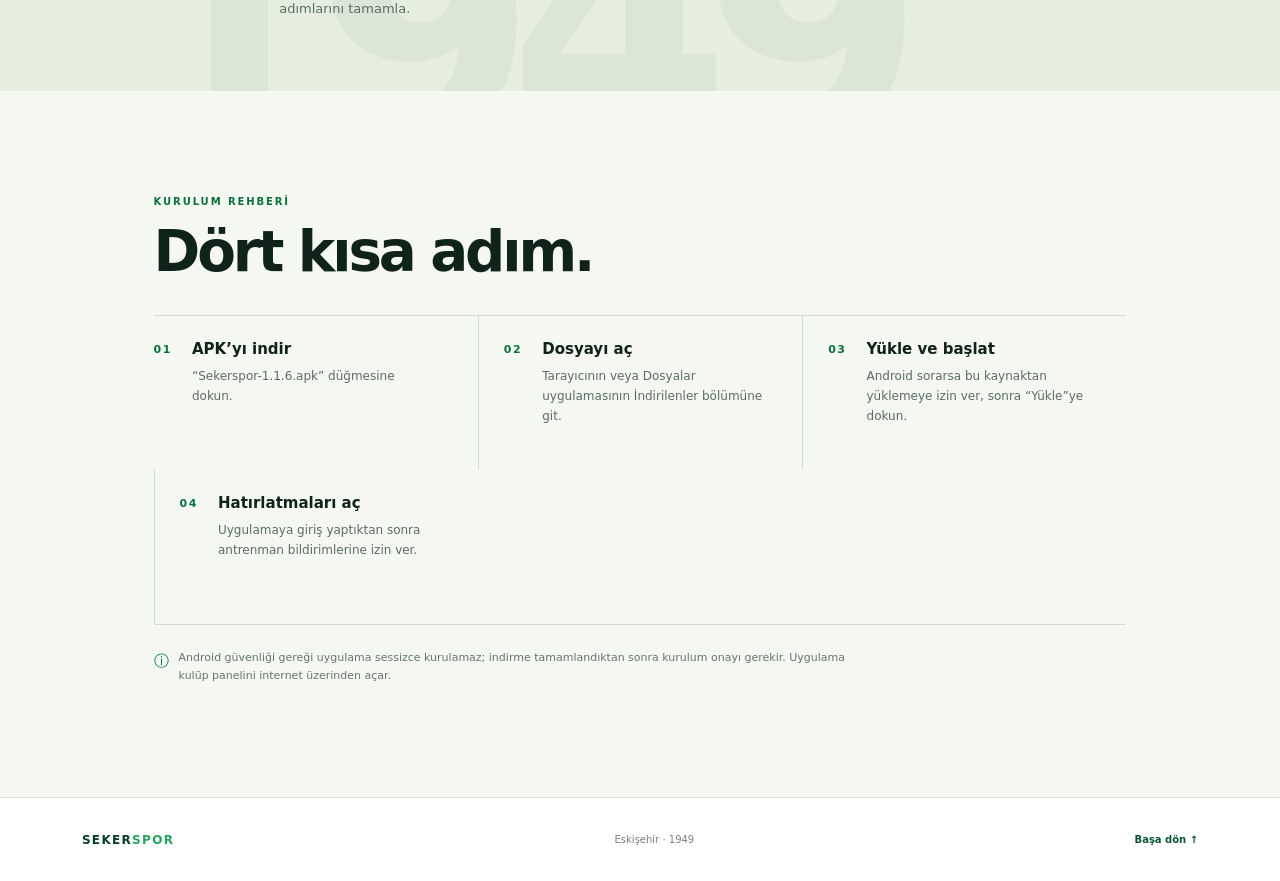
==== commit 58b87f10: "Publish Sekerspor Android 1.1.6" ====
--- a/download/index.html
+++ b/download/index.html
@@ -21,8 +21,8 @@
     </a>
     <nav aria-label="Ana gezinme">
       <a class="nav-link" href="#uygulama">Uygulama</a>
-      <a class="nav-link" href="https://sekerspor-e2ft5wgs.manus.space/portal/">Veli / antrenör girişi</a>
-      <a class="nav-link" href="../">Yönetim paneli</a>
+      <a class="nav-link" href="https://sekerspor-api-gateway.onrender.com/portal/">Veli / antrenör girişi</a>
+      <a class="nav-link" href="https://sekerspor-api-gateway.onrender.com/panel/">Yönetim paneli</a>
       <a class="nav-cta" href="#indir">APK’yı indir <span aria-hidden="true">↓</span></a>
     </nav>
   </header>
@@ -35,7 +35,7 @@
         <p class="kicker">SEKERSPOR ANDROID UYGULAMASI</p>
         <h1 id="hero-title">Kulübün,<br><span>cebinde.</span></h1>
         <p class="hero-description">Futbol okulu kayıtları, antrenman takvimi ve aidat dekontları — Sekerspor kulübüne telefonundan ulaş.</p>
-        <a class="download-button" href="./Sekerspor-1.1.5.apk" download="Sekerspor-1.1.5.apk" type="application/vnd.android.package-archive">
+        <a class="download-button" href="./Sekerspor-1.1.6.apk" download="Sekerspor-1.1.6.apk" type="application/vnd.android.package-archive">
           <span class="download-icon" aria-hidden="true">
             <svg viewBox="0 0 24 24" fill="none"><path d="M12 3v12m0 0 4.5-4.5M12 15l-4.5-4.5M5 17.5v2A1.5 1.5 0 0 0 6.5 21h11a1.5 1.5 0 0 0 1.5-1.5v-2" stroke="currentColor" stroke-width="1.8" stroke-linecap="round" stroke-linejoin="round"/></svg>
           </span>
@@ -45,11 +45,11 @@
         <div class="app-facts" aria-label="Uygulama bilgileri">
           <span><i class="fact-check" aria-hidden="true">✓</i> Android 7.0+</span>
           <span class="fact-divider" aria-hidden="true"></span>
-          <span>Futbol + aidat · Antrenman + dekont · Sürüm 1.1.5</span>
+          <span>Futbol + aidat · Antrenman + dekont · Sürüm 1.1.6</span>
           <span class="fact-divider" aria-hidden="true"></span>
           <span>Yaklaşık 4,8 MB</span>
         </div>
-        <p class="hero-note">Yönetici, antrenör ve aile hesaplarıyla programı takip edin. Kurulum için indirilen APK’ya dokunup <b>Yükle</b>’yi seçin; eşitleme için internet gerekir.</p>
+        <p class="hero-note">Yönetici, antrenör ve aile hesaplarıyla programı takip edin. Kurulum için indirilen APK’ya dokunup <b>Yükle</b>’yi seçin; eşitleme için internet gerekir. İlk açılışta sunucu uyandırılırken 1 dakikaya kadar bekleyin; sayfa gelmezse yeniden deneyin.</p>
       </div>
 
       <div class="hero-art" aria-label="Sekerspor Spor Kulübü arması">
@@ -87,9 +87,9 @@
         <p>APK dosyasını indir. İndirilenler’den açıp kurulum adımlarını tamamla.</p>
       </div>
       <div class="install-action">
-        <a class="download-button download-button-light" href="./Sekerspor-1.1.5.apk" download="Sekerspor-1.1.5.apk" type="application/vnd.android.package-archive">
+        <a class="download-button download-button-light" href="./Sekerspor-1.1.6.apk" download="Sekerspor-1.1.6.apk" type="application/vnd.android.package-archive">
           <span class="download-icon" aria-hidden="true"><svg viewBox="0 0 24 24" fill="none"><path d="M12 3v12m0 0 4.5-4.5M12 15l-4.5-4.5M5 17.5v2A1.5 1.5 0 0 0 6.5 21h11a1.5 1.5 0 0 0 1.5-1.5v-2" stroke="currentColor" stroke-width="1.8" stroke-linecap="round" stroke-linejoin="round"/></svg></span>
-          <span class="download-label"><strong>Sekerspor-1.1.5.apk</strong><small>Dosyayı telefona indir</small></span>
+          <span class="download-label"><strong>Sekerspor-1.1.6.apk</strong><small>Dosyayı telefona indir</small></span>
           <span class="download-arrow" aria-hidden="true">↓</span>
         </a>
         <p class="download-footnote">Android 7.0 ve üzeri · Ortak eşitleme · SMS'siz FCM hatırlatmaları için bildirim izni gerekir</p>
@@ -100,7 +100,7 @@
       <p class="section-label">KURULUM REHBERİ</p>
       <h2 id="steps-title">Dört kısa adım.</h2>
       <div class="steps-list">
-        <article class="step"><span class="step-no">01</span><div><h3>APK’yı indir</h3><p>“Sekerspor-1.1.5.apk” düğmesine dokun.</p></div></article>
+        <article class="step"><span class="step-no">01</span><div><h3>APK’yı indir</h3><p>“Sekerspor-1.1.6.apk” düğmesine dokun.</p></div></article>
         <article class="step"><span class="step-no">02</span><div><h3>Dosyayı aç</h3><p>Tarayıcının veya Dosyalar uygulamasının İndirilenler bölümüne git.</p></div></article>
         <article class="step"><span class="step-no">03</span><div><h3>Yükle ve başlat</h3><p>Android sorarsa bu kaynaktan yüklemeye izin ver, sonra “Yükle”ye dokun.</p></div></article>
         <article class="step"><span class="step-no">04</span><div><h3>Hatırlatmaları aç</h3><p>Uygulamaya giriş yaptıktan sonra antrenman bildirimlerine izin ver.</p></div></article>
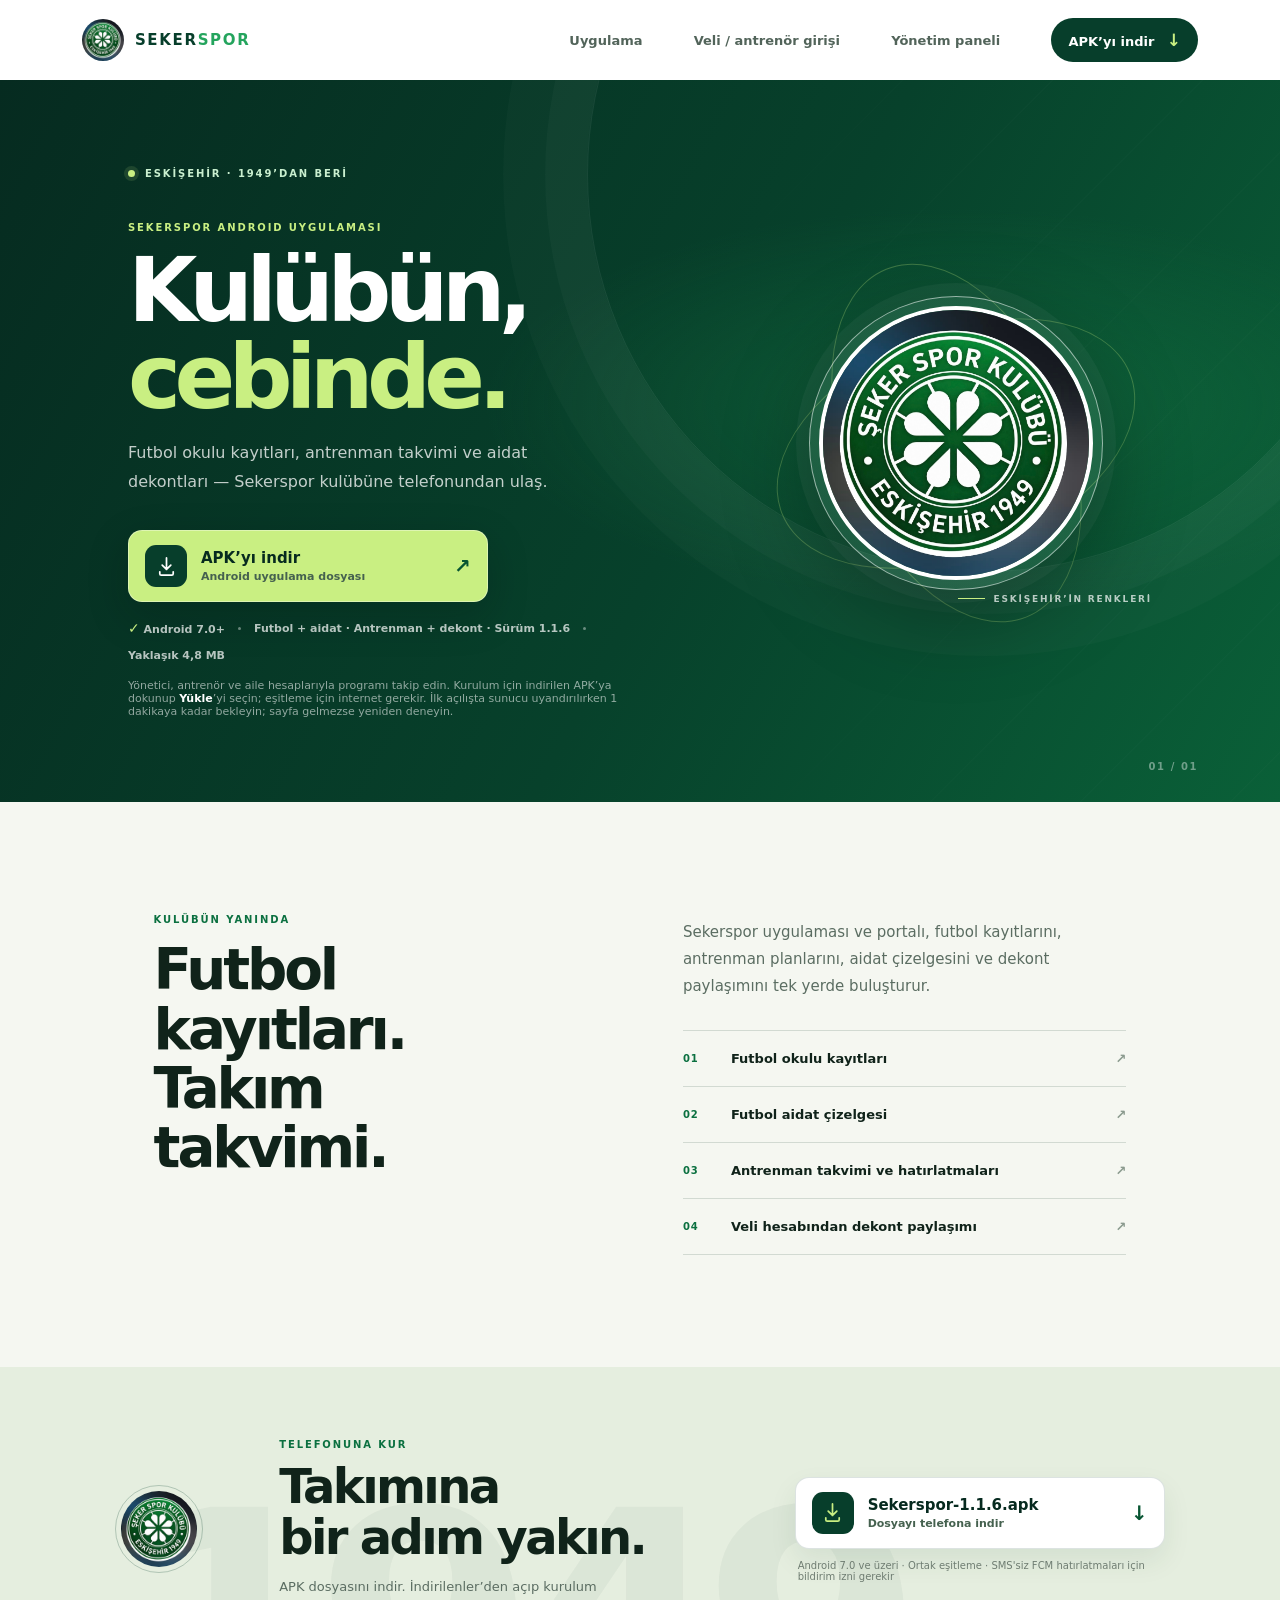
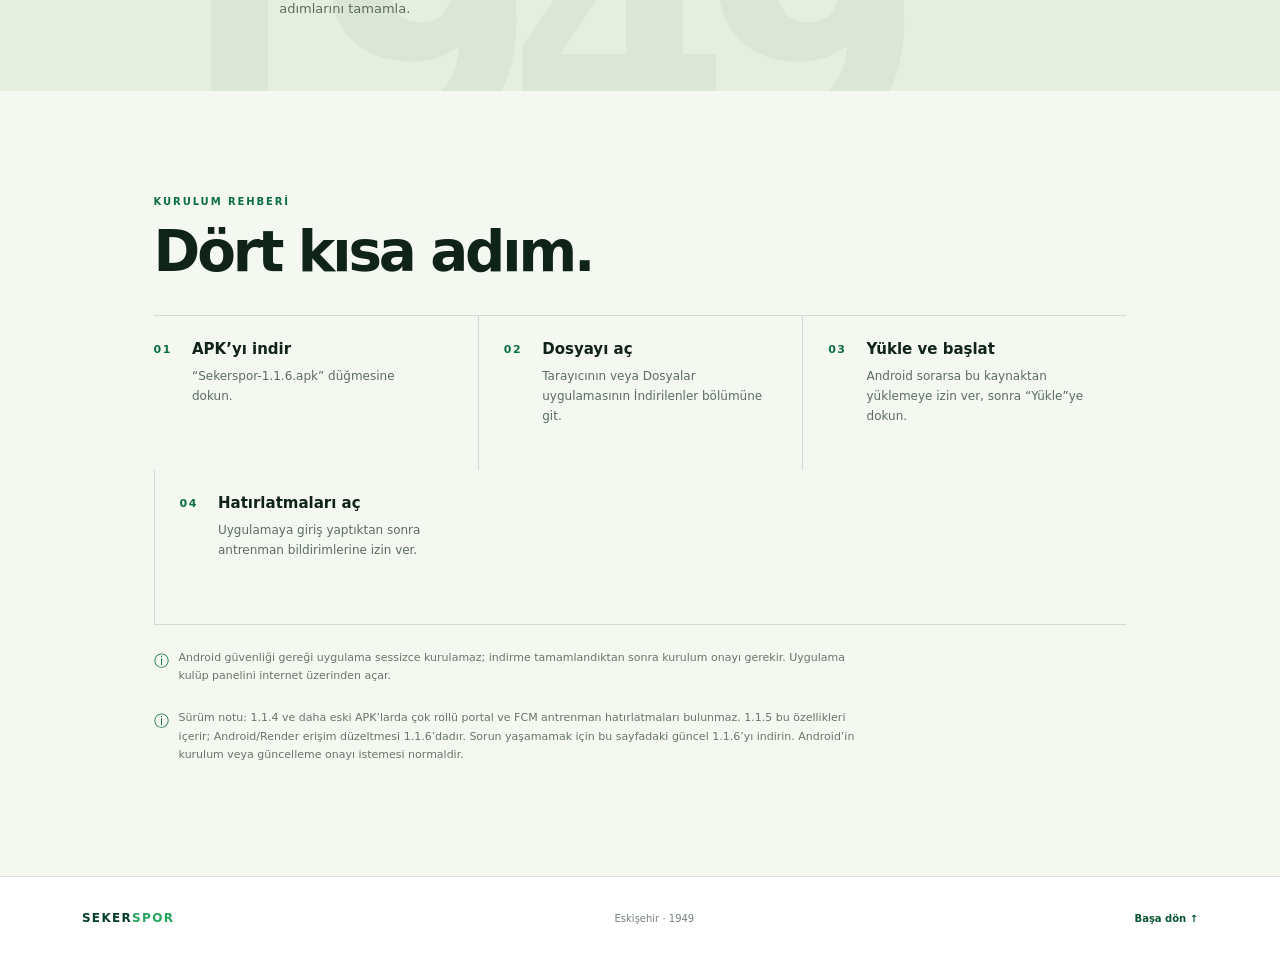
==== commit f2c0d77d: "Explain APK versions and Android install confirmation" ====
--- a/download/index.html
+++ b/download/index.html
@@ -106,6 +106,7 @@
         <article class="step"><span class="step-no">04</span><div><h3>Hatırlatmaları aç</h3><p>Uygulamaya giriş yaptıktan sonra antrenman bildirimlerine izin ver.</p></div></article>
       </div>
       <p class="system-note"><span aria-hidden="true">ⓘ</span> Android güvenliği gereği uygulama sessizce kurulamaz; indirme tamamlandıktan sonra kurulum onayı gerekir. Uygulama kulüp panelini internet üzerinden açar.</p>
+      <p class="system-note"><span aria-hidden="true">ⓘ</span> Sürüm notu: 1.1.4 ve daha eski APK’larda çok rollü portal ve FCM antrenman hatırlatmaları bulunmaz. 1.1.5 bu özellikleri içerir; Android/Render erişim düzeltmesi 1.1.6’dadır. Sorun yaşamamak için bu sayfadaki güncel 1.1.6’yı indirin. Android’in kurulum veya güncelleme onayı istemesi normaldir.</p>
     </section>
   </main>
 
